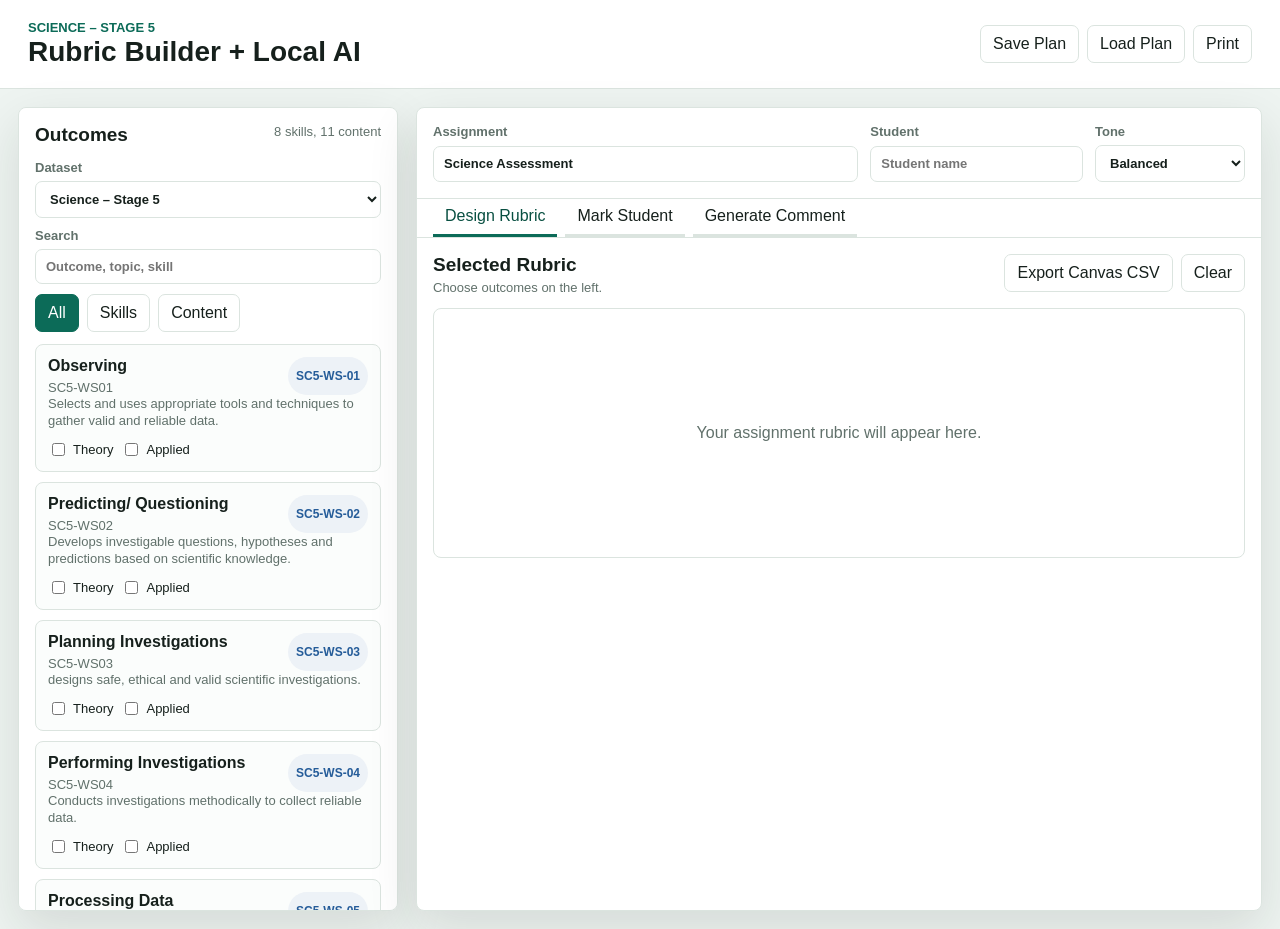
==== Rubric_Builder/program/index.html @ 9696c37d "Cleaned and stremed" ====
<!doctype html>
<html lang="en">
  <head>
    <meta charset="utf-8">
    <meta name="viewport" content="width=device-width, initial-scale=1">
    <title>Rubric Builder + Local AI</title>
    <link rel="stylesheet" href="styles.css">
  </head>
  <body>
    <div class="app-shell">
      <header class="topbar">
        <div>
          <p class="eyebrow" id="activeDatasetLabel">Science – Stage 5</p>
          <h1>Rubric Builder + Local AI</h1>
        </div>
        <div class="top-actions">
          <button id="savePlan" type="button">Save Plan</button>
          <button id="loadPlan" type="button">Load Plan</button>
          <button id="printView" type="button">Print</button>
        </div>
      </header>

      <main class="workspace">
        <aside class="library" aria-label="Rubric library">
          <div class="panel-heading">
            <h2>Outcomes</h2>
            <span id="dataSummary"></span>
          </div>
          <label class="dataset-row">
            <span>Dataset</span>
            <select id="datasetSelect"></select>
          </label>
          <label class="search-box">
            <span>Search</span>
            <input id="searchInput" type="search" placeholder="Outcome, topic, skill">
          </label>
          <div class="filter-row" role="group" aria-label="Outcome type">
            <button class="filter active" type="button" data-filter="all">All</button>
            <button class="filter" type="button" data-filter="skills">Skills</button>
            <button class="filter" type="button" data-filter="content">Content</button>
          </div>
          <div id="rubricList" class="rubric-list"></div>
        </aside>

        <section class="builder" aria-label="Assignment rubric builder">
          <div class="assignment-bar">
            <label>
              <span>Assignment</span>
              <input id="assignmentTitle" type="text" value="Science Assessment">
            </label>
            <label>
              <span>Student</span>
              <input id="studentName" type="text" placeholder="Student name">
            </label>
            <label>
              <span>Tone</span>
              <select id="commentTone">
                <option value="balanced">Balanced</option>
                <option value="encouraging">Encouraging</option>
                <option value="direct">Direct</option>
              </select>
            </label>
          </div>

          <nav class="tabs" aria-label="Views">
            <button class="tab active" type="button" data-view="design">Design Rubric</button>
            <button class="tab" type="button" data-view="mark">Mark Student</button>
            <button class="tab" type="button" data-view="comment">Generate Comment</button>
          </nav>

          <section id="designView" class="view active">
            <div class="view-heading">
              <div>
                <h2>Selected Rubric</h2>
                <p id="selectedSummary">Choose outcomes on the left.</p>
              </div>
              <div class="card-actions">
                <button id="exportCanvasRubric" type="button">Export Canvas CSV</button>
                <button id="clearSelection" type="button">Clear</button>
              </div>
            </div>
            <div id="rubricTable" class="rubric-table-wrap empty-state"></div>
            <div id="canvasExportPanel" class="export-panel" hidden>
              <div class="view-heading">
                <div>
                  <h2>Canvas CSV Export</h2>
                  <p id="canvasExportMeta"></p>
                </div>
                <div class="card-actions">
                  <button id="saveCanvasCsv" type="button">Save As</button>
                  <button id="downloadCanvasCsv" type="button">Download</button>
                  <button id="copyCanvasCsv" type="button">Copy CSV</button>
                </div>
              </div>
              <textarea id="canvasCsvOutput" spellcheck="false"></textarea>
            </div>
          </section>

          <section id="markView" class="view">
            <div class="view-heading">
              <div>
                <h2>Marking Sheet</h2>
                <p>Select one grade per criterion and add evidence notes where useful.</p>
              </div>
              <div class="grade-chip" id="overallGrade">No grade yet</div>
            </div>
            <div id="markingList" class="marking-list empty-state"></div>
          </section>

          <section id="commentView" class="view">
            <div class="comment-layout">
              <div>
                <div class="view-heading">
                  <div>
                    <h2>Feedback Comment</h2>
                    <p>Built from the selected rubric levels and your evidence notes.</p>
                  </div>
                  <button id="copyComment" type="button">Copy</button>
                </div>
                <textarea id="commentOutput" spellcheck="true"></textarea>
              </div>
              <aside class="comment-tools">
                <label>
                  <span>Optional task context</span>
                  <textarea id="taskContext" placeholder="e.g. student investigation report on reaction rates"></textarea>
                </label>
                <label>
                  <span>Teacher note to include</span>
                  <textarea id="teacherNote" placeholder="e.g. mention graphing accuracy or practical safety"></textarea>
                </label>
                <div class="ai-box">
                  <label>
                    <span>Local AI endpoint</span>
                    <input id="aiEndpoint" type="url" value="http://127.0.0.1:8080/v1/chat/completions">
                  </label>
                  <label>
                    <span>Model name</span>
                    <input id="aiModel" type="text" value="local-model">
                  </label>
                  <button id="generateAiComment" type="button">Generate with Local AI</button>
                  <button id="copyAiPrompt" type="button">Copy AI Prompt</button>
                  <p id="aiStatus" class="ai-status">Uses your local llama.cpp server. Student details stay on this machine.</p>
                </div>
                <button id="regenerateComment" type="button">Regenerate</button>
              </aside>
            </div>
          </section>
        </section>
      </main>
    </div>

    <script src="datasets/_all.js"></script>
    <script src="app.js"></script>
  </body>
</html>
---- Rubric_Builder/program/styles.css ----
:root {
  --ink: #16201c;
  --muted: #61716b;
  --line: #dbe4df;
  --panel: #ffffff;
  --page: #eef4f1;
  --accent: #0c6b58;
  --accent-dark: #084f41;
  --accent-soft: #dff1eb;
  --gold: #a16207;
  --blue: #255c99;
  --danger: #9f1239;
  --shadow: 0 18px 50px rgba(22, 32, 28, 0.12);
}

* {
  box-sizing: border-box;
}

body {
  margin: 0;
  color: var(--ink);
  background: var(--page);
  font-family: "Segoe UI", Arial, sans-serif;
}

button,
input,
select,
textarea {
  font: inherit;
}

button {
  border: 1px solid var(--line);
  background: #fff;
  color: var(--ink);
  border-radius: 7px;
  min-height: 38px;
  padding: 8px 12px;
  cursor: pointer;
}

button:hover {
  border-color: var(--accent);
}

button.primary,
.filter.active,
.tab.active {
  background: var(--accent);
  border-color: var(--accent);
  color: #fff;
}

.app-shell {
  min-height: 100vh;
}

.topbar {
  display: flex;
  justify-content: space-between;
  align-items: center;
  gap: 20px;
  padding: 20px 28px;
  background: #fff;
  border-bottom: 1px solid var(--line);
}

.eyebrow {
  margin: 0 0 2px;
  color: var(--accent);
  font-size: 13px;
  font-weight: 700;
  text-transform: uppercase;
}

h1,
h2,
h3,
p {
  margin-top: 0;
}

h1 {
  margin-bottom: 0;
  font-size: 28px;
  line-height: 1.1;
}

h2 {
  margin-bottom: 4px;
  font-size: 19px;
}

h3 {
  margin-bottom: 5px;
  font-size: 16px;
}

.top-actions,
.filter-row,
.tabs,
.mode-row,
.grade-row,
.modifier-row,
.card-actions {
  display: flex;
  gap: 8px;
  flex-wrap: wrap;
}

.workspace {
  display: grid;
  grid-template-columns: minmax(310px, 380px) minmax(0, 1fr);
  gap: 18px;
  padding: 18px;
}

.library,
.builder {
  background: var(--panel);
  border: 1px solid var(--line);
  border-radius: 8px;
  box-shadow: var(--shadow);
}

.library {
  padding: 16px;
  max-height: calc(100vh - 96px);
  overflow: auto;
}

.panel-heading,
.view-heading {
  display: flex;
  align-items: flex-start;
  justify-content: space-between;
  gap: 12px;
}

.panel-heading span,
.view-heading p,
.meta,
.small-note {
  color: var(--muted);
  font-size: 13px;
}

label {
  display: grid;
  gap: 6px;
  color: var(--muted);
  font-size: 13px;
  font-weight: 600;
}

input,
select,
textarea {
  width: 100%;
  border: 1px solid var(--line);
  border-radius: 7px;
  background: #fff;
  color: var(--ink);
  padding: 9px 10px;
}

textarea {
  min-height: 112px;
  resize: vertical;
}

.dataset-row {
  margin: 10px 0 6px;
}

.search-box {
  margin: 10px 0;
}

.rubric-list {
  display: grid;
  gap: 10px;
  margin-top: 12px;
}

.rubric-card {
  border: 1px solid var(--line);
  border-radius: 8px;
  padding: 12px;
  background: #fbfdfc;
}

.rubric-card.selected {
  border-color: var(--accent);
  background: var(--accent-soft);
}

.rubric-card header {
  display: flex;
  justify-content: space-between;
  gap: 10px;
}

.code-pill {
  display: inline-flex;
  align-items: center;
  border-radius: 999px;
  padding: 3px 8px;
  background: #edf2f7;
  color: var(--blue);
  font-size: 12px;
  font-weight: 800;
  white-space: nowrap;
}

.rubric-card p {
  margin-bottom: 10px;
  color: var(--muted);
  font-size: 13px;
  line-height: 1.35;
}

.mode-row label {
  display: inline-flex;
  grid-template-columns: auto 1fr;
  align-items: center;
  gap: 5px;
  color: var(--ink);
  font-weight: 500;
}

.mode-row input {
  width: auto;
}

.builder {
  min-width: 0;
  overflow: hidden;
}

.assignment-bar {
  display: grid;
  grid-template-columns: minmax(220px, 2fr) minmax(170px, 1fr) 150px;
  gap: 12px;
  padding: 16px;
  border-bottom: 1px solid var(--line);
}

.tabs {
  padding: 0 16px;
  border-bottom: 1px solid var(--line);
}

.tab {
  border-radius: 0;
  border-width: 0 0 3px;
  background: transparent;
}

.tab.active {
  background: transparent;
  color: var(--accent-dark);
  border-color: var(--accent);
}

.view {
  display: none;
  padding: 16px;
}

.view.active {
  display: block;
}

.rubric-table-wrap {
  overflow: auto;
  border: 1px solid var(--line);
  border-radius: 8px;
}

.rubric-table {
  width: 100%;
  min-width: 920px;
  border-collapse: collapse;
  background: #fff;
}

.rubric-table th,
.rubric-table td {
  border-bottom: 1px solid var(--line);
  border-right: 1px solid var(--line);
  padding: 10px;
  vertical-align: top;
  font-size: 13px;
  line-height: 1.35;
}

.rubric-table th {
  position: sticky;
  top: 0;
  z-index: 1;
  background: #f6faf8;
  text-align: left;
}

.criterion-cell {
  min-width: 220px;
  font-weight: 700;
}

.empty-state {
  min-height: 250px;
  display: grid;
  place-items: center;
  color: var(--muted);
}

.marking-list {
  display: grid;
  gap: 12px;
}

.mark-card {
  border: 1px solid var(--line);
  border-radius: 8px;
  padding: 14px;
  background: #fff;
}

.mark-card.selected {
  border-color: var(--accent);
}

.grade-row {
  margin: 12px 0;
}

.grade-option {
  min-width: 118px;
  max-width: 180px;
  white-space: normal;
  line-height: 1.15;
}

.grade-option.active,
.modifier-option.active {
  background: var(--accent);
  border-color: var(--accent);
  color: #fff;
}

.modifier-row {
  align-items: center;
  margin: -2px 0 12px;
}

.modifier-option {
  min-width: 38px;
  min-height: 34px;
  padding: 6px 10px;
  font-weight: 800;
}

.modifier-option:disabled {
  cursor: not-allowed;
  opacity: 0.42;
}

.scale-note {
  color: var(--muted);
  font-size: 13px;
  font-weight: 700;
}

.descriptor {
  border-left: 4px solid var(--accent);
  background: #f5fbf8;
  padding: 10px;
  color: #25342f;
  font-size: 13px;
  line-height: 1.4;
}

.grade-chip {
  border-radius: 999px;
  background: #fff7ed;
  color: var(--gold);
  font-weight: 800;
  padding: 8px 12px;
  white-space: nowrap;
}

.comment-layout {
  display: grid;
  grid-template-columns: minmax(0, 1fr) minmax(260px, 330px);
  gap: 16px;
}

#commentOutput {
  min-height: 430px;
  font-size: 15px;
  line-height: 1.55;
}

.comment-tools {
  display: grid;
  align-content: start;
  gap: 12px;
  border: 1px solid var(--line);
  border-radius: 8px;
  padding: 12px;
  background: #fbfdfc;
}

.export-panel {
  margin-top: 14px;
  border: 1px solid var(--line);
  border-radius: 8px;
  background: #fbfdfc;
  padding: 14px;
}

#canvasCsvOutput {
  min-height: 220px;
  margin-top: 12px;
  font-family: Consolas, "Courier New", monospace;
  font-size: 12px;
  line-height: 1.45;
  white-space: pre;
}

.ai-box {
  display: grid;
  gap: 10px;
  border-top: 1px solid var(--line);
  border-bottom: 1px solid var(--line);
  padding: 12px 0;
}

.ai-status {
  margin: 0;
  color: var(--muted);
  font-size: 13px;
  line-height: 1.35;
}

.ai-status.error {
  color: var(--danger);
}

.ai-status.working {
  color: var(--blue);
}

.toast {
  position: fixed;
  right: 18px;
  bottom: 18px;
  background: var(--ink);
  color: #fff;
  padding: 10px 14px;
  border-radius: 7px;
  box-shadow: var(--shadow);
}

@media (max-width: 980px) {
  .workspace,
  .comment-layout {
    grid-template-columns: 1fr;
  }

  .library {
    max-height: none;
  }

  .assignment-bar {
    grid-template-columns: 1fr;
  }
}

@media print {
  .library,
  .top-actions,
  .tabs,
  .comment-tools,
  button {
    display: none !important;
  }

  body {
    background: #fff;
  }

  .workspace,
  .comment-layout {
    display: block;
    padding: 0;
  }

  .builder,
  .topbar {
    box-shadow: none;
    border: 0;
  }

  .view {
    display: block;
  }
}
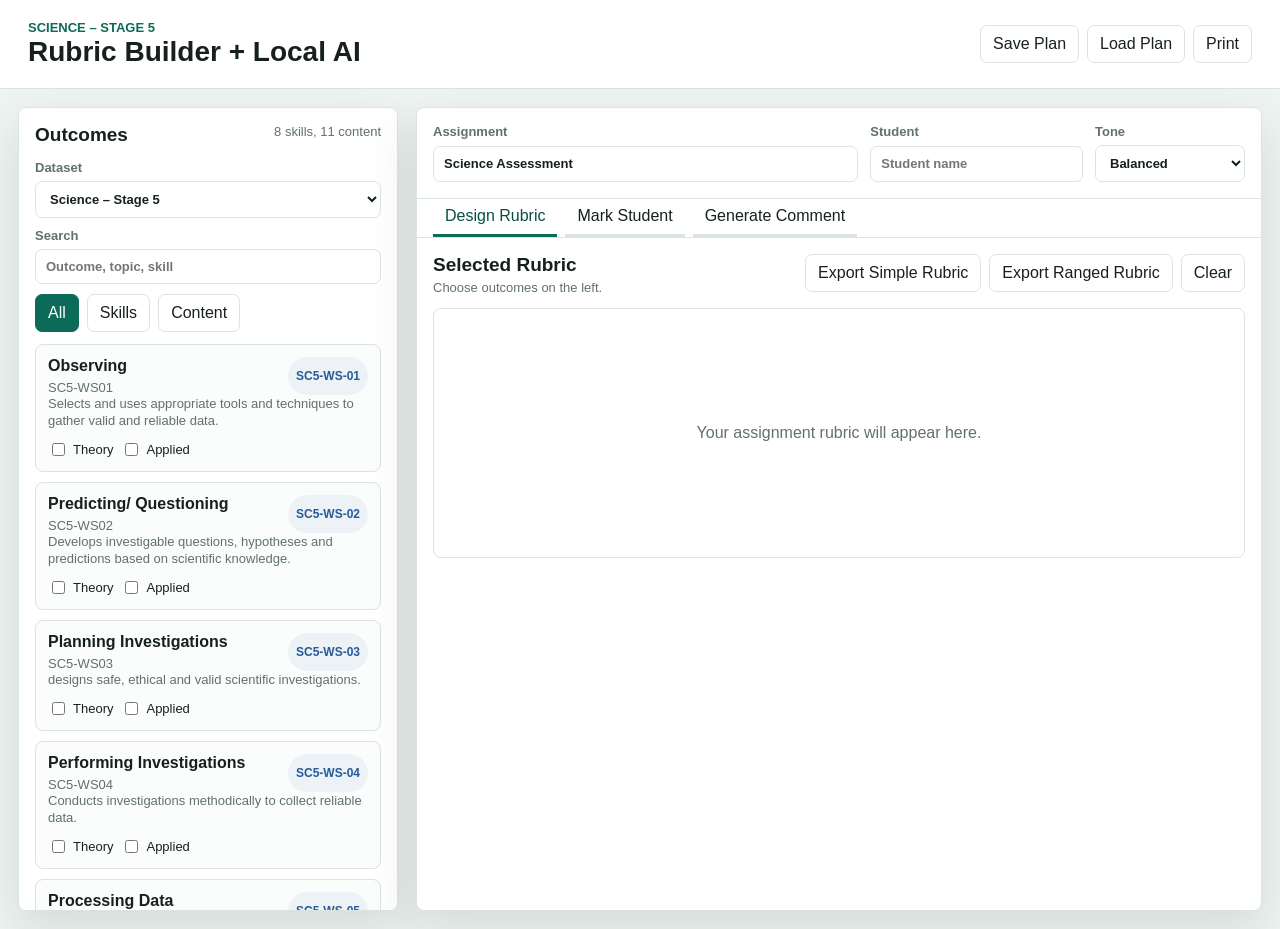
==== commit dd6eb441: "ranged rubrics and complete export options" ====
--- a/Rubric_Builder/program/index.html
+++ b/Rubric_Builder/program/index.html
@@ -75,7 +75,8 @@
                 <p id="selectedSummary">Choose outcomes on the left.</p>
               </div>
               <div class="card-actions">
-                <button id="exportCanvasRubric" type="button">Export Canvas CSV</button>
+                <button id="exportCanvasSimple" type="button">Export Simple Rubric</button>
+                <button id="exportCanvasRanged" type="button">Export Ranged Rubric</button>
                 <button id="clearSelection" type="button">Clear</button>
               </div>
             </div>
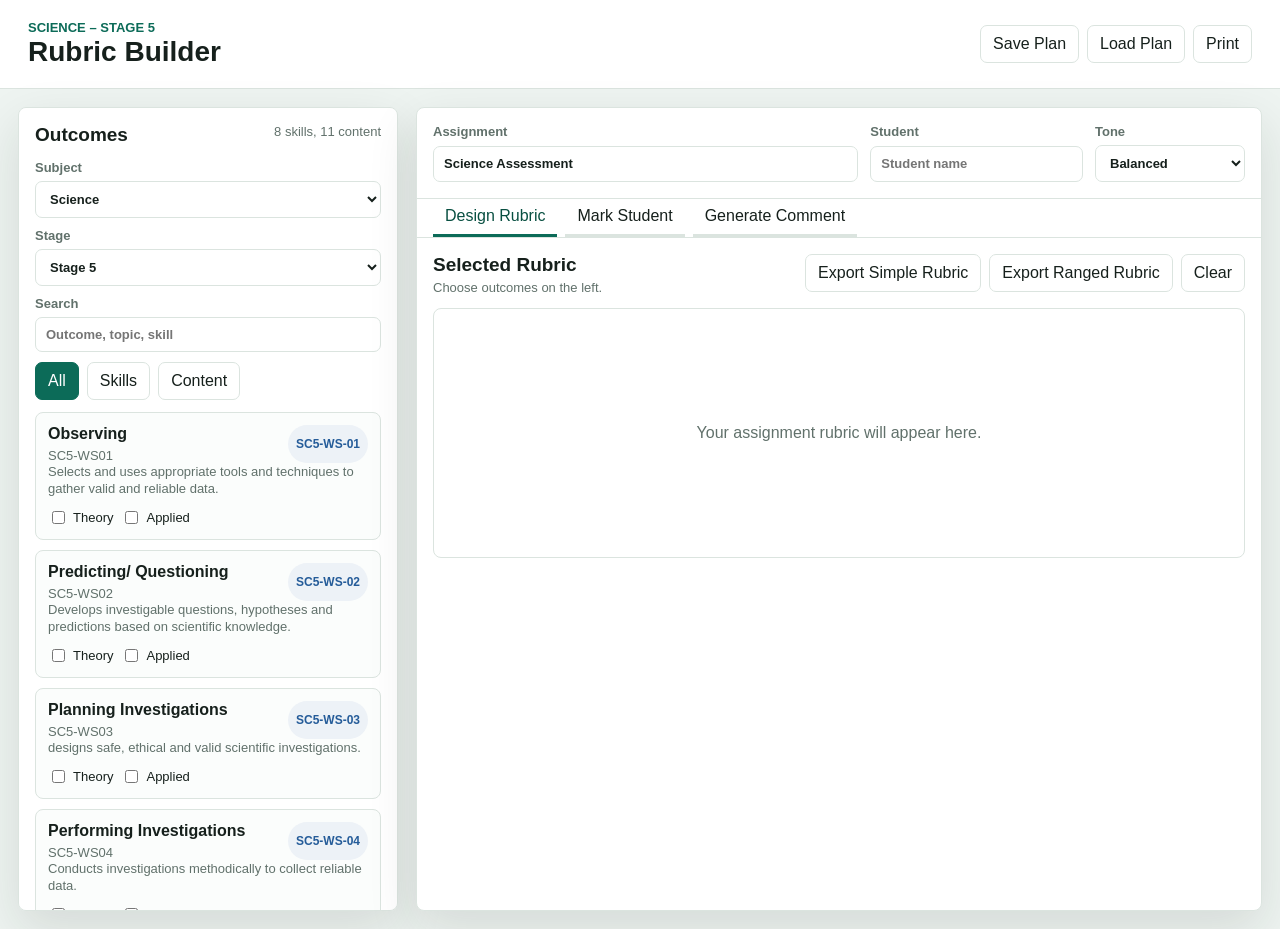
==== commit 8c5ce780: "selection filtering and grade exports added" ====
--- a/Rubric_Builder/program/index.html
+++ b/Rubric_Builder/program/index.html
@@ -3,7 +3,7 @@
   <head>
     <meta charset="utf-8">
     <meta name="viewport" content="width=device-width, initial-scale=1">
-    <title>Rubric Builder + Local AI</title>
+    <title>Rubric Builder</title>
     <link rel="stylesheet" href="styles.css">
   </head>
   <body>
@@ -11,7 +11,7 @@
       <header class="topbar">
         <div>
           <p class="eyebrow" id="activeDatasetLabel">Science – Stage 5</p>
-          <h1>Rubric Builder + Local AI</h1>
+          <h1>Rubric Builder</h1>
         </div>
         <div class="top-actions">
           <button id="savePlan" type="button">Save Plan</button>
@@ -27,8 +27,12 @@
             <span id="dataSummary"></span>
           </div>
           <label class="dataset-row">
-            <span>Dataset</span>
-            <select id="datasetSelect"></select>
+            <span>Subject</span>
+            <select id="subjectSelect"></select>
+          </label>
+          <label class="dataset-row">
+            <span>Stage</span>
+            <select id="stageSelect"></select>
           </label>
           <label class="search-box">
             <span>Search</span>
@@ -103,7 +107,10 @@
                 <h2>Marking Sheet</h2>
                 <p>Select one grade per criterion and add evidence notes where useful.</p>
               </div>
-              <div class="grade-chip" id="overallGrade">No grade yet</div>
+              <div class="card-actions">
+                <button id="exportMarks" type="button">Export Marks</button>
+                <div class="grade-chip" id="overallGrade">No grade yet</div>
+              </div>
             </div>
             <div id="markingList" class="marking-list empty-state"></div>
           </section>
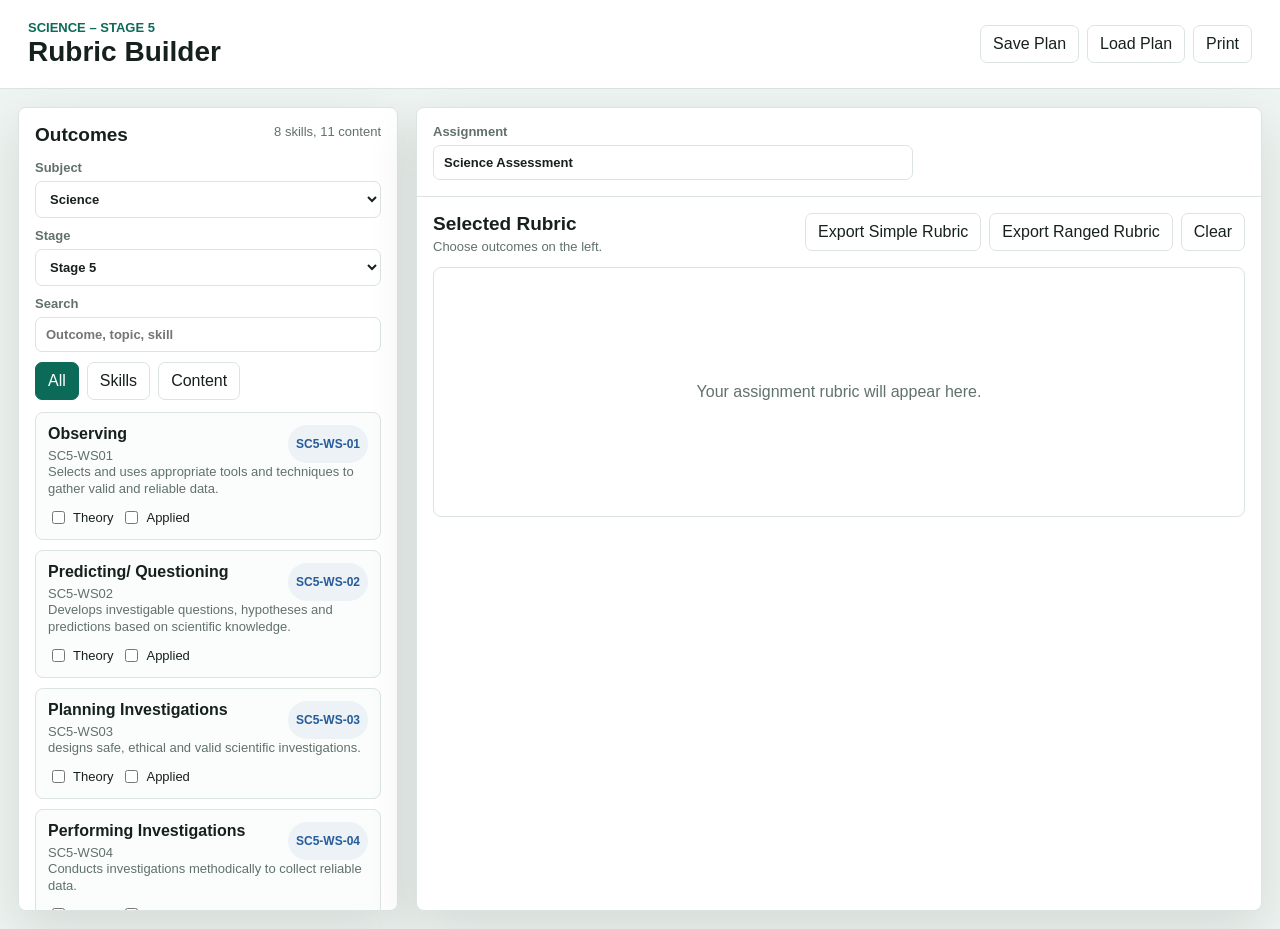
==== commit 71587d54: "feat(builder): strip to rubric design and Canvas export only Removes marking, comment generation and" ====
--- a/Rubric_Builder/program/index.html
+++ b/Rubric_Builder/program/index.html
@@ -52,27 +52,9 @@
               <span>Assignment</span>
               <input id="assignmentTitle" type="text" value="Science Assessment">
             </label>
-            <label>
-              <span>Student</span>
-              <input id="studentName" type="text" placeholder="Student name">
-            </label>
-            <label>
-              <span>Tone</span>
-              <select id="commentTone">
-                <option value="balanced">Balanced</option>
-                <option value="encouraging">Encouraging</option>
-                <option value="direct">Direct</option>
-              </select>
-            </label>
           </div>
 
-          <nav class="tabs" aria-label="Views">
-            <button class="tab active" type="button" data-view="design">Design Rubric</button>
-            <button class="tab" type="button" data-view="mark">Mark Student</button>
-            <button class="tab" type="button" data-view="comment">Generate Comment</button>
-          </nav>
-
-          <section id="designView" class="view active">
+          <section id="designView" class="view">
             <div class="view-heading">
               <div>
                 <h2>Selected Rubric</h2>
@@ -100,59 +82,6 @@
               <textarea id="canvasCsvOutput" spellcheck="false"></textarea>
             </div>
           </section>
-
-          <section id="markView" class="view">
-            <div class="view-heading">
-              <div>
-                <h2>Marking Sheet</h2>
-                <p>Select one grade per criterion and add evidence notes where useful.</p>
-              </div>
-              <div class="card-actions">
-                <button id="exportMarks" type="button">Export Marks</button>
-                <div class="grade-chip" id="overallGrade">No grade yet</div>
-              </div>
-            </div>
-            <div id="markingList" class="marking-list empty-state"></div>
-          </section>
-
-          <section id="commentView" class="view">
-            <div class="comment-layout">
-              <div>
-                <div class="view-heading">
-                  <div>
-                    <h2>Feedback Comment</h2>
-                    <p>Built from the selected rubric levels and your evidence notes.</p>
-                  </div>
-                  <button id="copyComment" type="button">Copy</button>
-                </div>
-                <textarea id="commentOutput" spellcheck="true"></textarea>
-              </div>
-              <aside class="comment-tools">
-                <label>
-                  <span>Optional task context</span>
-                  <textarea id="taskContext" placeholder="e.g. student investigation report on reaction rates"></textarea>
-                </label>
-                <label>
-                  <span>Teacher note to include</span>
-                  <textarea id="teacherNote" placeholder="e.g. mention graphing accuracy or practical safety"></textarea>
-                </label>
-                <div class="ai-box">
-                  <label>
-                    <span>Local AI endpoint</span>
-                    <input id="aiEndpoint" type="url" value="http://127.0.0.1:8080/v1/chat/completions">
-                  </label>
-                  <label>
-                    <span>Model name</span>
-                    <input id="aiModel" type="text" value="local-model">
-                  </label>
-                  <button id="generateAiComment" type="button">Generate with Local AI</button>
-                  <button id="copyAiPrompt" type="button">Copy AI Prompt</button>
-                  <p id="aiStatus" class="ai-status">Uses your local llama.cpp server. Student details stay on this machine.</p>
-                </div>
-                <button id="regenerateComment" type="button">Regenerate</button>
-              </aside>
-            </div>
-          </section>
         </section>
       </main>
     </div>
--- a/Rubric_Builder/program/styles.css
+++ b/Rubric_Builder/program/styles.css
@@ -46,8 +46,7 @@
 }
 
 button.primary,
-.filter.active,
-.tab.active {
+.filter.active {
   background: var(--accent);
   border-color: var(--accent);
   color: #fff;
@@ -100,10 +99,7 @@
 
 .top-actions,
 .filter-row,
-.tabs,
 .mode-row,
-.grade-row,
-.modifier-row,
 .card-actions {
   display: flex;
   gap: 8px;
@@ -242,36 +238,14 @@
 
 .assignment-bar {
   display: grid;
-  grid-template-columns: minmax(220px, 2fr) minmax(170px, 1fr) 150px;
+  grid-template-columns: minmax(220px, 480px);
   gap: 12px;
   padding: 16px;
   border-bottom: 1px solid var(--line);
 }
 
-.tabs {
-  padding: 0 16px;
-  border-bottom: 1px solid var(--line);
-}
-
-.tab {
-  border-radius: 0;
-  border-width: 0 0 3px;
-  background: transparent;
-}
-
-.tab.active {
-  background: transparent;
-  color: var(--accent-dark);
-  border-color: var(--accent);
-}
-
 .view {
-  display: none;
   padding: 16px;
-}
-
-.view.active {
-  display: block;
 }
 
 .rubric-table-wrap {
@@ -315,103 +289,6 @@
   display: grid;
   place-items: center;
   color: var(--muted);
-}
-
-.marking-list {
-  display: grid;
-  gap: 12px;
-}
-
-.mark-card {
-  border: 1px solid var(--line);
-  border-radius: 8px;
-  padding: 14px;
-  background: #fff;
-}
-
-.mark-card.selected {
-  border-color: var(--accent);
-}
-
-.grade-row {
-  margin: 12px 0;
-}
-
-.grade-option {
-  min-width: 118px;
-  max-width: 180px;
-  white-space: normal;
-  line-height: 1.15;
-}
-
-.grade-option.active,
-.modifier-option.active {
-  background: var(--accent);
-  border-color: var(--accent);
-  color: #fff;
-}
-
-.modifier-row {
-  align-items: center;
-  margin: -2px 0 12px;
-}
-
-.modifier-option {
-  min-width: 38px;
-  min-height: 34px;
-  padding: 6px 10px;
-  font-weight: 800;
-}
-
-.modifier-option:disabled {
-  cursor: not-allowed;
-  opacity: 0.42;
-}
-
-.scale-note {
-  color: var(--muted);
-  font-size: 13px;
-  font-weight: 700;
-}
-
-.descriptor {
-  border-left: 4px solid var(--accent);
-  background: #f5fbf8;
-  padding: 10px;
-  color: #25342f;
-  font-size: 13px;
-  line-height: 1.4;
-}
-
-.grade-chip {
-  border-radius: 999px;
-  background: #fff7ed;
-  color: var(--gold);
-  font-weight: 800;
-  padding: 8px 12px;
-  white-space: nowrap;
-}
-
-.comment-layout {
-  display: grid;
-  grid-template-columns: minmax(0, 1fr) minmax(260px, 330px);
-  gap: 16px;
-}
-
-#commentOutput {
-  min-height: 430px;
-  font-size: 15px;
-  line-height: 1.55;
-}
-
-.comment-tools {
-  display: grid;
-  align-content: start;
-  gap: 12px;
-  border: 1px solid var(--line);
-  border-radius: 8px;
-  padding: 12px;
-  background: #fbfdfc;
 }
 
 .export-panel {
@@ -429,29 +306,6 @@
   font-size: 12px;
   line-height: 1.45;
   white-space: pre;
-}
-
-.ai-box {
-  display: grid;
-  gap: 10px;
-  border-top: 1px solid var(--line);
-  border-bottom: 1px solid var(--line);
-  padding: 12px 0;
-}
-
-.ai-status {
-  margin: 0;
-  color: var(--muted);
-  font-size: 13px;
-  line-height: 1.35;
-}
-
-.ai-status.error {
-  color: var(--danger);
-}
-
-.ai-status.working {
-  color: var(--blue);
 }
 
 .toast {
@@ -466,8 +320,7 @@
 }
 
 @media (max-width: 980px) {
-  .workspace,
-  .comment-layout {
+  .workspace {
     grid-template-columns: 1fr;
   }
 
@@ -483,8 +336,7 @@
 @media print {
   .library,
   .top-actions,
-  .tabs,
-  .comment-tools,
+  .export-panel,
   button {
     display: none !important;
   }
@@ -493,8 +345,7 @@
     background: #fff;
   }
 
-  .workspace,
-  .comment-layout {
+  .workspace {
     display: block;
     padding: 0;
   }
@@ -504,8 +355,4 @@
     box-shadow: none;
     border: 0;
   }
-
-  .view {
-    display: block;
-  }
-}
+}
